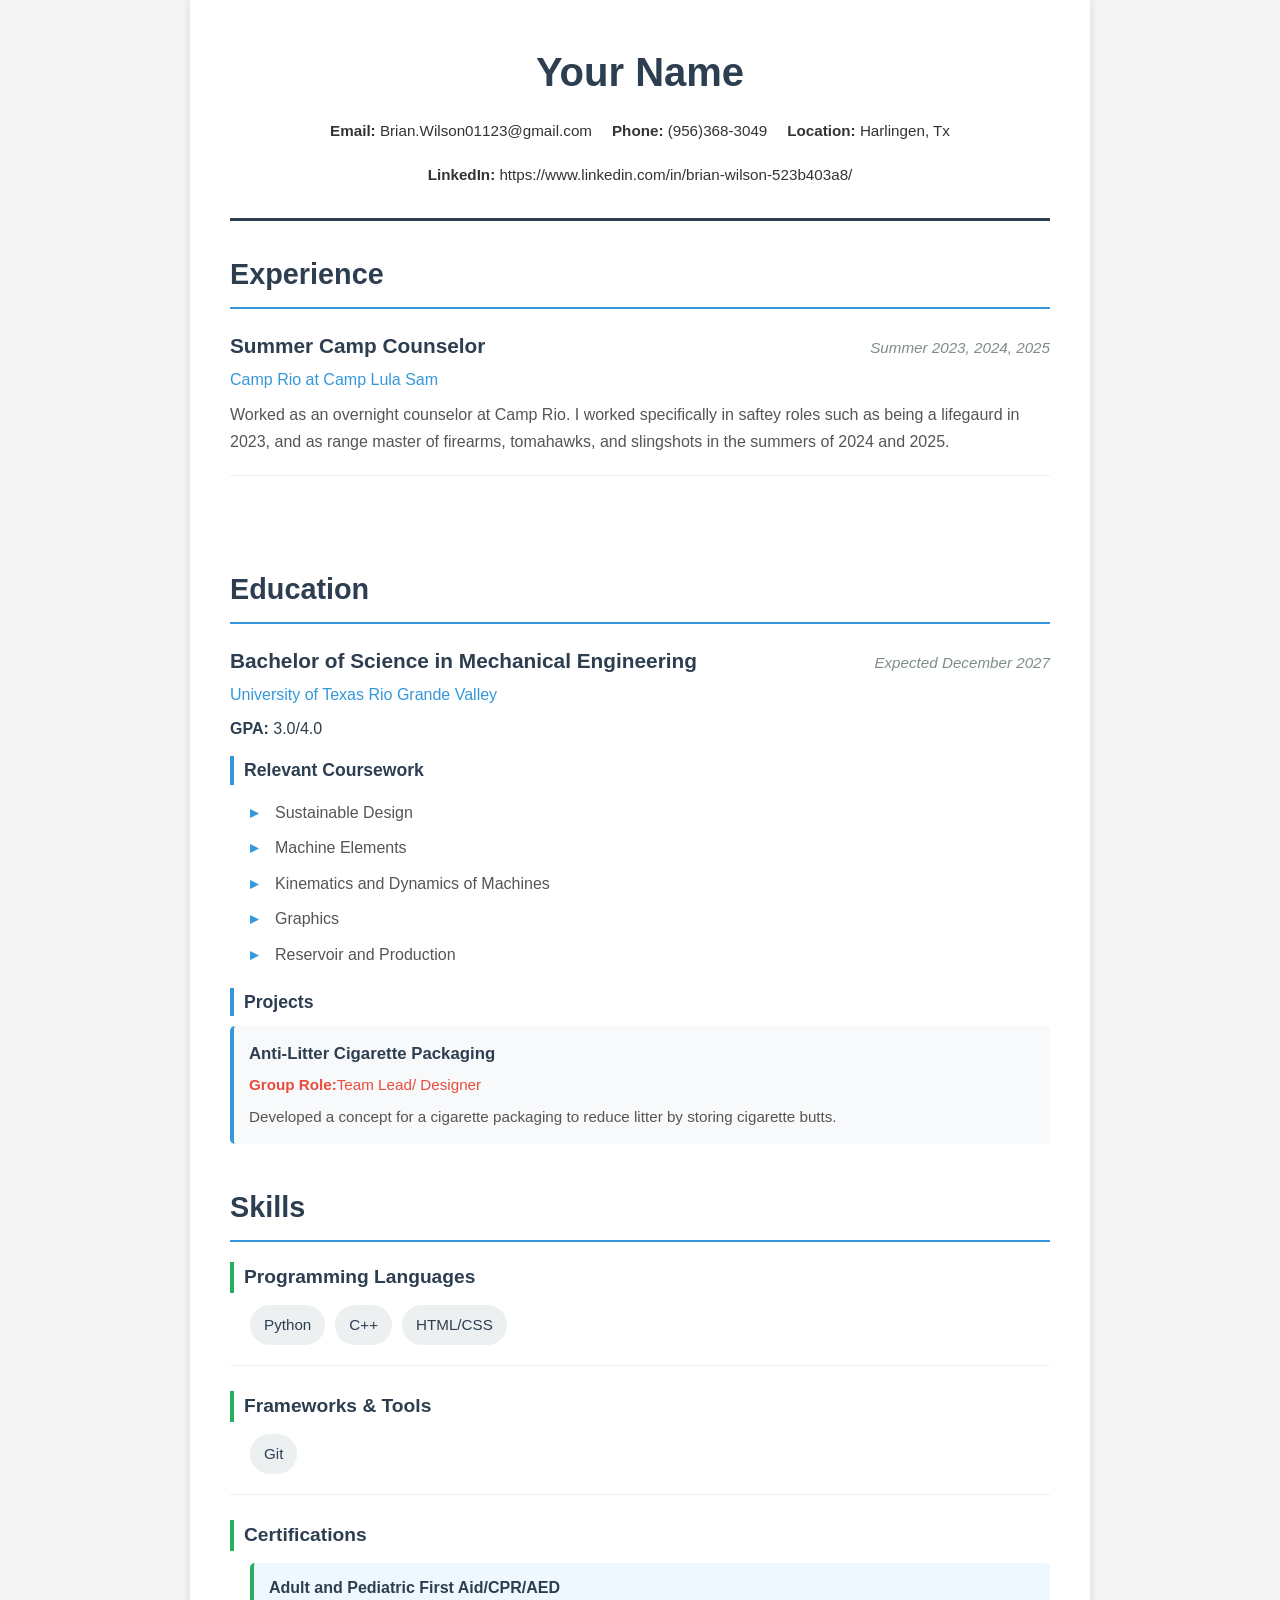
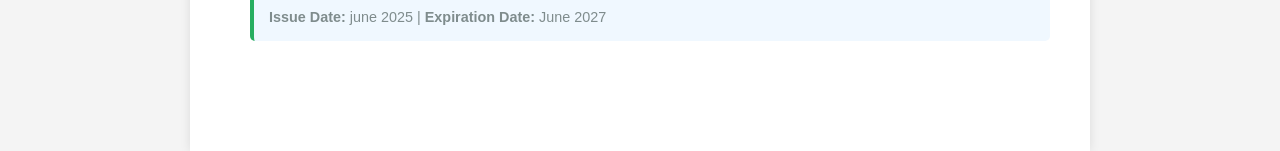
==== index.html @ 6ff12b20 "rename" ====
<!DOCTYPE html>
<html lang="en">
<head>
    <meta charset="UTF-8">
    <meta name="viewport" content="width=device-width, initial-scale=1.0">
    <title>Resume - Your Name</title>
    <link rel="stylesheet" href="style.css">
</head>
<body>
    <div class="container">
        <!-- Header Section -->
        <header class="header">
            <h1 class="name">Your Name</h1>
            <div class="contact-info">
                <p><strong>Email:</strong> Brian.Wilson01123@gmail.com</p>
                <p><strong>Phone:</strong> (956)368-3049</p>
                <p><strong>Location:</strong> Harlingen, Tx</p>
                <p><strong>LinkedIn:</strong> https://www.linkedin.com/in/brian-wilson-523b403a8/</p>
            </div>
        </header>

        <!-- Experience Section -->
        <section class="section">
            <h2 class="section-title">Experience</h2>
            
            <div class="experience-item">
                <div class="item-header">
                    <h3 class="job-title">Summer Camp Counselor</h3>
                    <span class="date">
                        Summer 2023, 2024, 2025
                    </span>
                </div>
                <p class="company">Camp Rio at Camp Lula Sam</p>
                <p class="description">Worked as an overnight counselor at Camp Rio. I worked specifically in saftey roles such as being a lifegaurd in 2023, and as range master of firearms, tomahawks, and slingshots in the summers of 2024 and 2025. </p>
            </div>

            <div class="experience-item">
                <div class="item-header">

               
        </section>

        <!-- Education Section -->
        <section class="section">
            <h2 class="section-title">Education</h2>
            
            <div class="education-item">
                <div class="item-header">
                    <h3 class="degree">Bachelor of Science in Mechanical Engineering</h3>
                    <span class="date">Expected December 2027</span>
                </div>
                <p class="school">University of Texas Rio Grande Valley</p>
                <p class="gpa"><strong>GPA:</strong> 3.0/4.0</p>
                
                <h4 class="subsection-title">Relevant Coursework</h4>
                <ul class="course-list">
                    <li>Sustainable Design</li>
                    <li>Machine Elements</li>
                    <li>Kinematics and Dynamics of Machines</li>
                    <li>Graphics</li>
                    <li>Reservoir and Production</li>
                </ul>

                <h4 class="subsection-title">Projects</h4>
                <div class="project">
                    <h5 class="project-title">Anti-Litter Cigarette Packaging</h5>
                    <p class="team-role"><strong>Group Role:</strong>Team Lead/ Designer</p>
                    <p class="project-description">Developed a concept for a cigarette packaging to reduce litter by storing cigarette butts.</p>
                </div>

            </div>
        </section>

        <!-- Skills Section -->
        <section class="section">
            <h2 class="section-title">Skills</h2>

            <div class="skill-category">
                <h3 class="category-title">Programming Languages</h3>
                <ul class="skill-list">
                    <li>Python</li>
                    <li>C++</li>
                    <li>HTML/CSS</li>
                </ul>
            </div>

            <div class="skill-category">
                <h3 class="category-title">Frameworks & Tools</h3>
                <ul class="skill-list">
                    <li>Git</li>
                </ul>
            </div>

            <div class="skill-category">
                <h3 class="category-title">Certifications</h3>
                <div class="certification">
                    <p class="cert-name"><strong>Adult and Pediatric First Aid/CPR/AED</strong></p>
                    <p class="cert-date"><strong>Issue Date:</strong> june 2025 | <strong>Expiration Date:</strong> June 2027</p>
                </div>
            </div>
                </ul>
            </div>
        </section>
    </div>
</body>
</html>
---- style.css ----
/* General Styles */
* {
    margin: 0;
    padding: 0;
    box-sizing: border-box;
}

body {
    font-family: 'Segoe UI', Tahoma, Geneva, Verdana, sans-serif;
    line-height: 1.6;
    color: #333;
    background-color: #f4f4f4;
}

.container {
    max-width: 900px;
    margin: 0 auto;
    background-color: white;
    padding: 40px;
    box-shadow: 0 0 10px rgba(0, 0, 0, 0.1);
}

/* Header Section */
.header {
    border-bottom: 3px solid #2c3e50;
    padding-bottom: 30px;
    margin-bottom: 30px;
    text-align: center;
}

.name {
    font-size: 2.5em;
    color: #2c3e50;
    margin-bottom: 15px;
    font-weight: 700;
}

.contact-info {
    display: flex;
    justify-content: center;
    flex-wrap: wrap;
    gap: 20px;
    font-size: 0.95em;
}

.contact-info p {
    margin: 0;
}

/* Section Styles */
.section {
    margin-bottom: 40px;
}

.section-title {
    font-size: 1.8em;
    color: #2c3e50;
    border-bottom: 2px solid #3498db;
    padding-bottom: 10px;
    margin-bottom: 20px;
    font-weight: 600;
}

/* Experience Section */
.experience-item {
    margin-bottom: 25px;
    padding-bottom: 20px;
    border-bottom: 1px solid #ecf0f1;
}

.experience-item:last-child {
    border-bottom: none;
}

.item-header {
    display: flex;
    justify-content: space-between;
    align-items: baseline;
    margin-bottom: 5px;
    flex-wrap: wrap;
    gap: 10px;
}

.job-title {
    font-size: 1.3em;
    color: #2c3e50;
    font-weight: 600;
}

.degree {
    font-size: 1.3em;
    color: #2c3e50;
    font-weight: 600;
}

.date {
    color: #7f8c8d;
    font-size: 0.95em;
    font-style: italic;
}

.company {
    color: #3498db;
    font-weight: 500;
    margin-bottom: 8px;
}

.school {
    color: #3498db;
    font-weight: 500;
    margin-bottom: 8px;
}

.volunteer-hours {
    color: #27ae60;
    font-weight: 500;
    margin-bottom: 8px;
}

.gpa {
    color: #2c3e50;
    font-weight: 500;
    margin-bottom: 15px;
}

.description {
    color: #555;
    line-height: 1.7;
}

/* Education Section */
.education-item {
    margin-bottom: 25px;
}

.subsection-title {
    font-size: 1.1em;
    color: #2c3e50;
    margin-top: 15px;
    margin-bottom: 10px;
    font-weight: 600;
    border-left: 4px solid #3498db;
    padding-left: 10px;
}

.course-list {
    list-style-type: none;
    margin-left: 20px;
    margin-bottom: 15px;
}

.course-list li {
    color: #555;
    padding: 5px 0;
    position: relative;
    padding-left: 25px;
}

.course-list li:before {
    content: "▸";
    color: #3498db;
    position: absolute;
    left: 0;
    font-weight: bold;
}

.project {
    background-color: #f8f9fa;
    padding: 15px;
    margin-bottom: 12px;
    border-radius: 5px;
    border-left: 4px solid #3498db;
}

.project-title {
    font-size: 1.05em;
    color: #2c3e50;
    font-weight: 600;
    margin-bottom: 5px;
}

.team-role {
    color: #e74c3c;
    font-weight: 500;
    font-size: 0.95em;
    margin-bottom: 8px;
}

.project-description {
    color: #555;
    font-size: 0.95em;
    line-height: 1.6;
}

/* Skills Section */
.skill-category {
    margin-bottom: 25px;
    padding-bottom: 20px;
    border-bottom: 1px solid #ecf0f1;
}

.skill-category:last-child {
    border-bottom: none;
}

.category-title {
    font-size: 1.2em;
    color: #2c3e50;
    font-weight: 600;
    margin-bottom: 12px;
    border-left: 4px solid #27ae60;
    padding-left: 10px;
}

.skill-list {
    list-style-type: none;
    display: flex;
    flex-wrap: wrap;
    gap: 10px;
    margin-left: 20px;
}

.skill-list li {
    background-color: #ecf0f1;
    color: #2c3e50;
    padding: 8px 14px;
    border-radius: 20px;
    display: inline-block;
    font-size: 0.95em;
    transition: background-color 0.3s ease;
}

.skill-list li:hover {
    background-color: #3498db;
    color: white;
}

.certification {
    background-color: #f0f8ff;
    padding: 12px 15px;
    margin-bottom: 10px;
    border-radius: 5px;
    border-left: 4px solid #27ae60;
    margin-left: 20px;
}

.cert-name {
    color: #2c3e50;
    font-weight: 600;
    margin-bottom: 5px;
}

.cert-date {
    color: #7f8c8d;
    font-size: 0.9em;
}

/* Responsive Design */
@media (max-width: 768px) {
    .container {
        padding: 20px;
    }

    .name {
        font-size: 2em;
    }

    .item-header {
        flex-direction: column;
        align-items: flex-start;
    }

    .contact-info {
        flex-direction: column;
        gap: 8px;
    }

    .section-title {
        font-size: 1.5em;
    }

    .skill-list {
        flex-direction: column;
    }

    .skill-list li {
        display: block;
        width: 100%;
    }
}

@media (max-width: 480px) {
    .container {
        padding: 15px;
    }

    .name {
        font-size: 1.5em;
    }

    .section-title {
        font-size: 1.3em;
    }

    .job-title,
    .degree {
        font-size: 1.1em;
    }
}
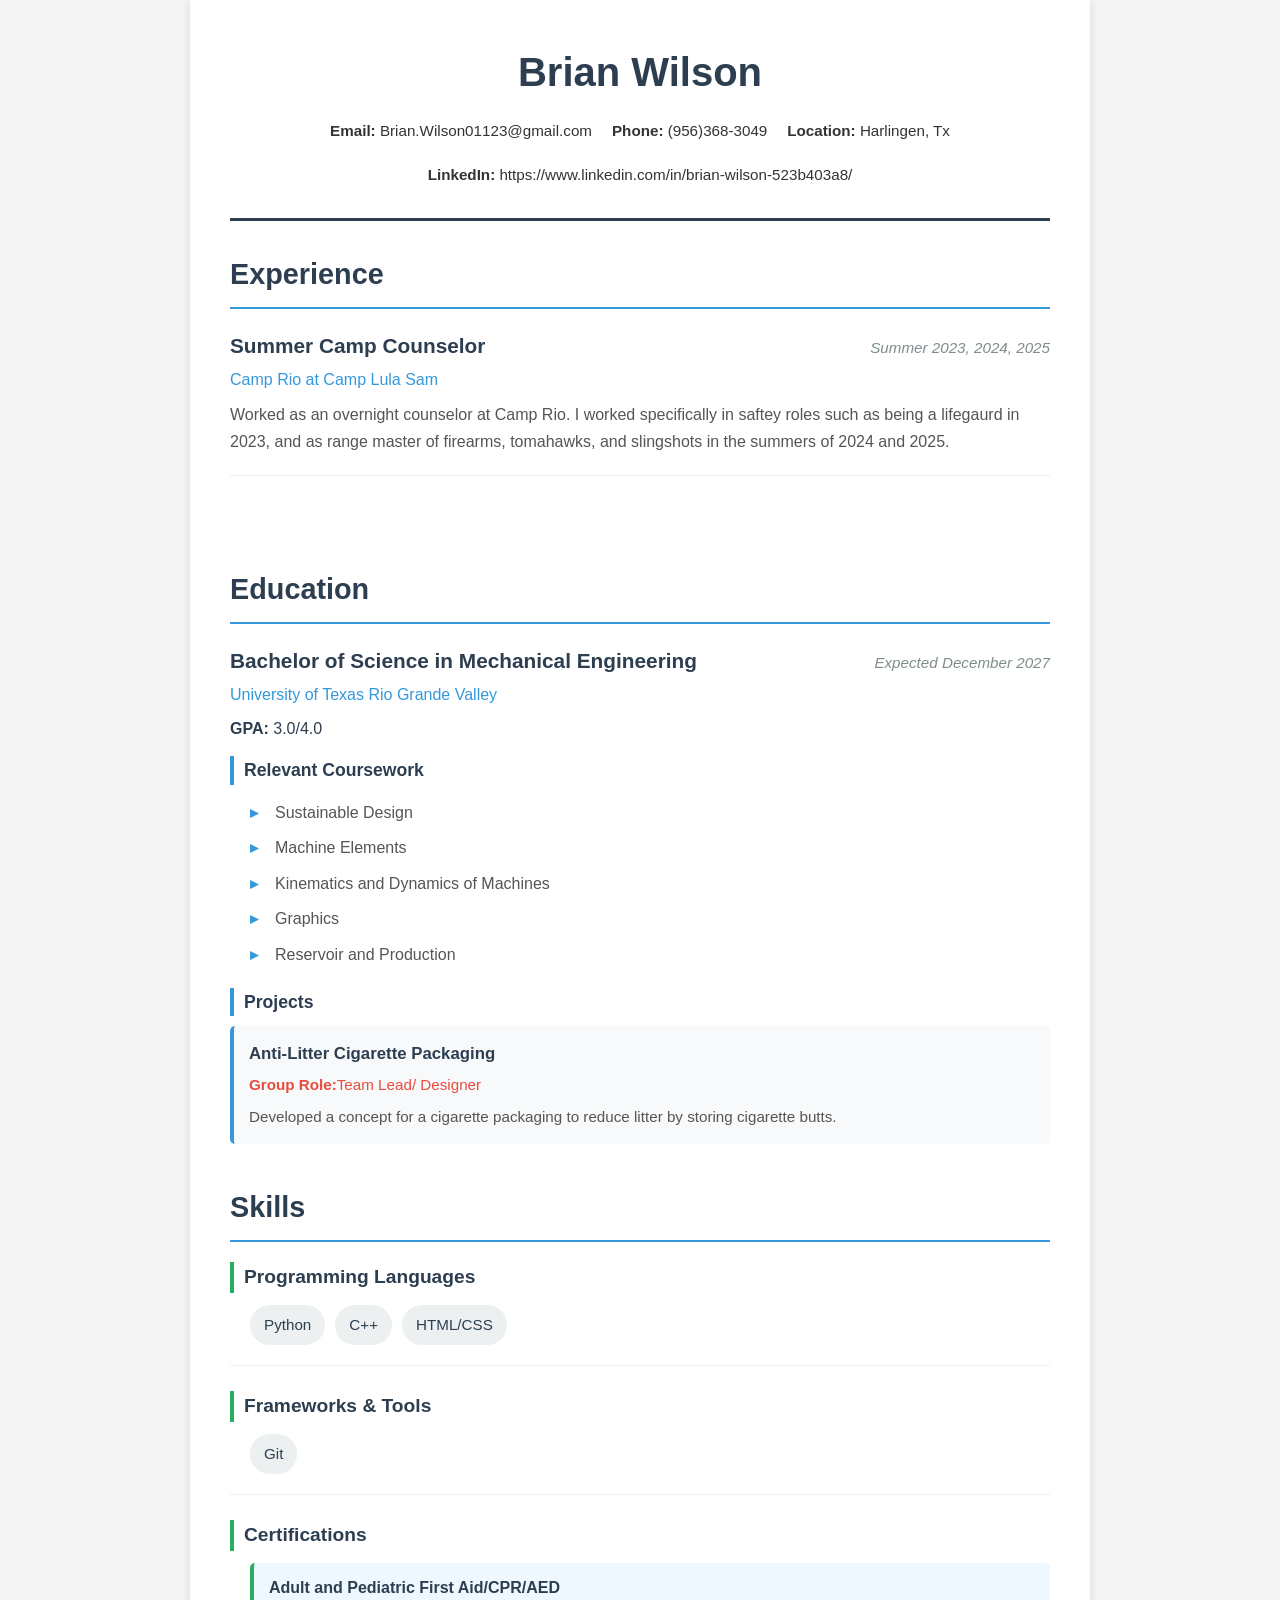
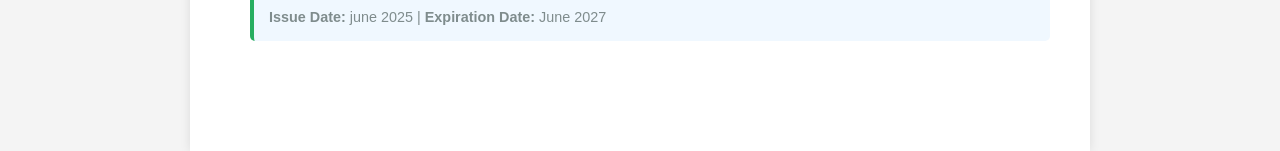
==== commit 8e2381bc: "fix" ====
--- a/index.html
+++ b/index.html
@@ -3,14 +3,14 @@
 <head>
     <meta charset="UTF-8">
     <meta name="viewport" content="width=device-width, initial-scale=1.0">
-    <title>Resume - Your Name</title>
+    <title>Resume - Brian Wilson</title>
     <link rel="stylesheet" href="style.css">
 </head>
 <body>
     <div class="container">
         <!-- Header Section -->
         <header class="header">
-            <h1 class="name">Your Name</h1>
+            <h1 class="name">Brian Wilson</h1>
             <div class="contact-info">
                 <p><strong>Email:</strong> Brian.Wilson01123@gmail.com</p>
                 <p><strong>Phone:</strong> (956)368-3049</p>
